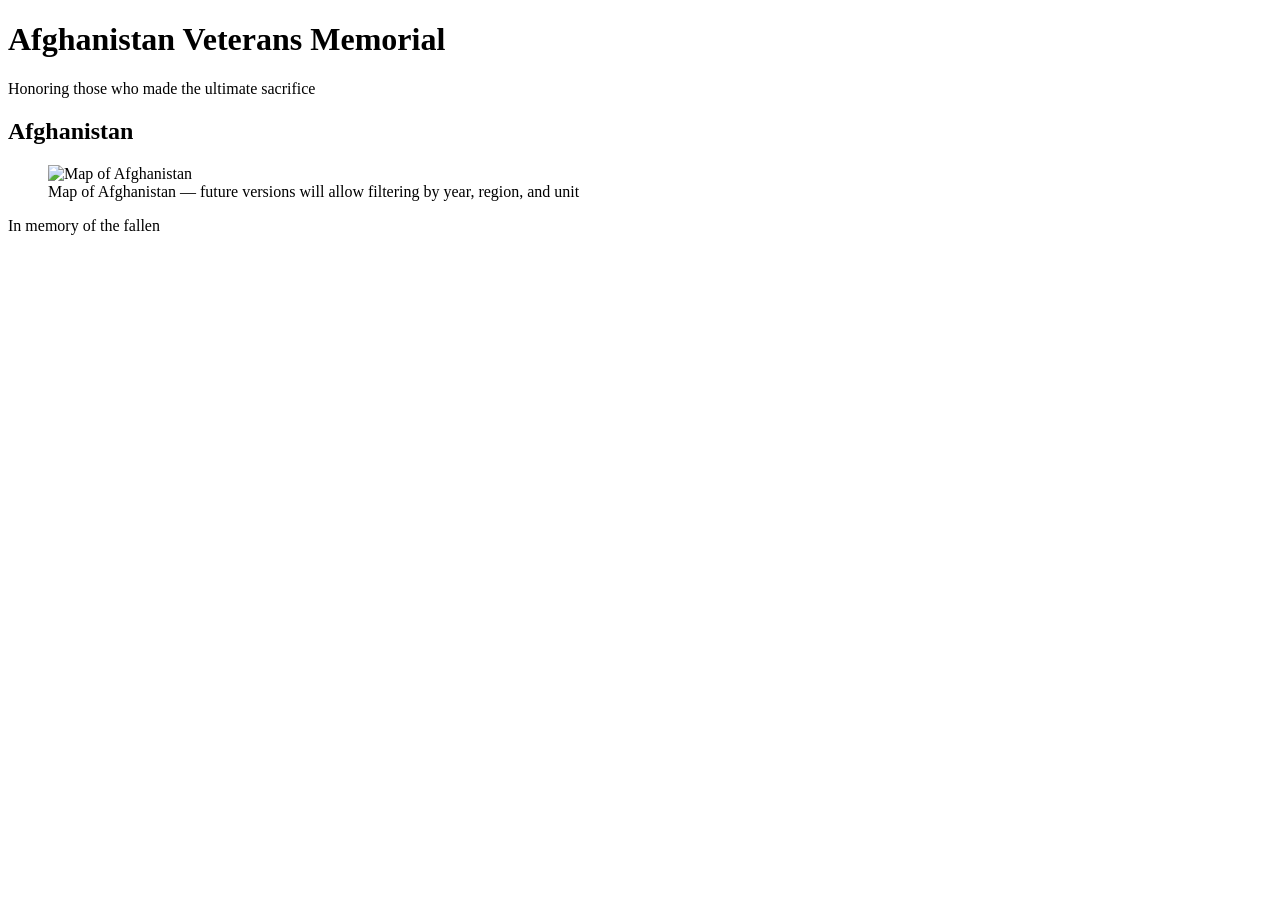
==== index.html @ 84820ef8 "Add html" ====
<!doctype html>
<html lang="en">
  <head>
    <meta charset="UTF-8" />
    <meta name="viewport" content="width=device-width, initial-scale=1.0" />
    <title>Afghanistan Veterans Memorial</title>
    <link rel="stylesheet" href="styles.css" />
  </head>
  <body>
    <header class="banner">
      <h1>Afghanistan Veterans Memorial</h1>
      <p>Honoring those who made the ultimate sacrifice</p>
    </header>

    <main>
      <section class="map-section">
        <h2>Afghanistan</h2>
        <figure class="map-container">
          <img src="images/afghan-province-map.jpg" alt="Map of Afghanistan" width="800" height="600" />
          <figcaption>Map of Afghanistan — future versions will allow filtering by year, region, and unit</figcaption>
        </figure>
      </section>
    </main>

    <footer>
      <p>In memory of the fallen</p>
    </footer>
  </body>
</html>
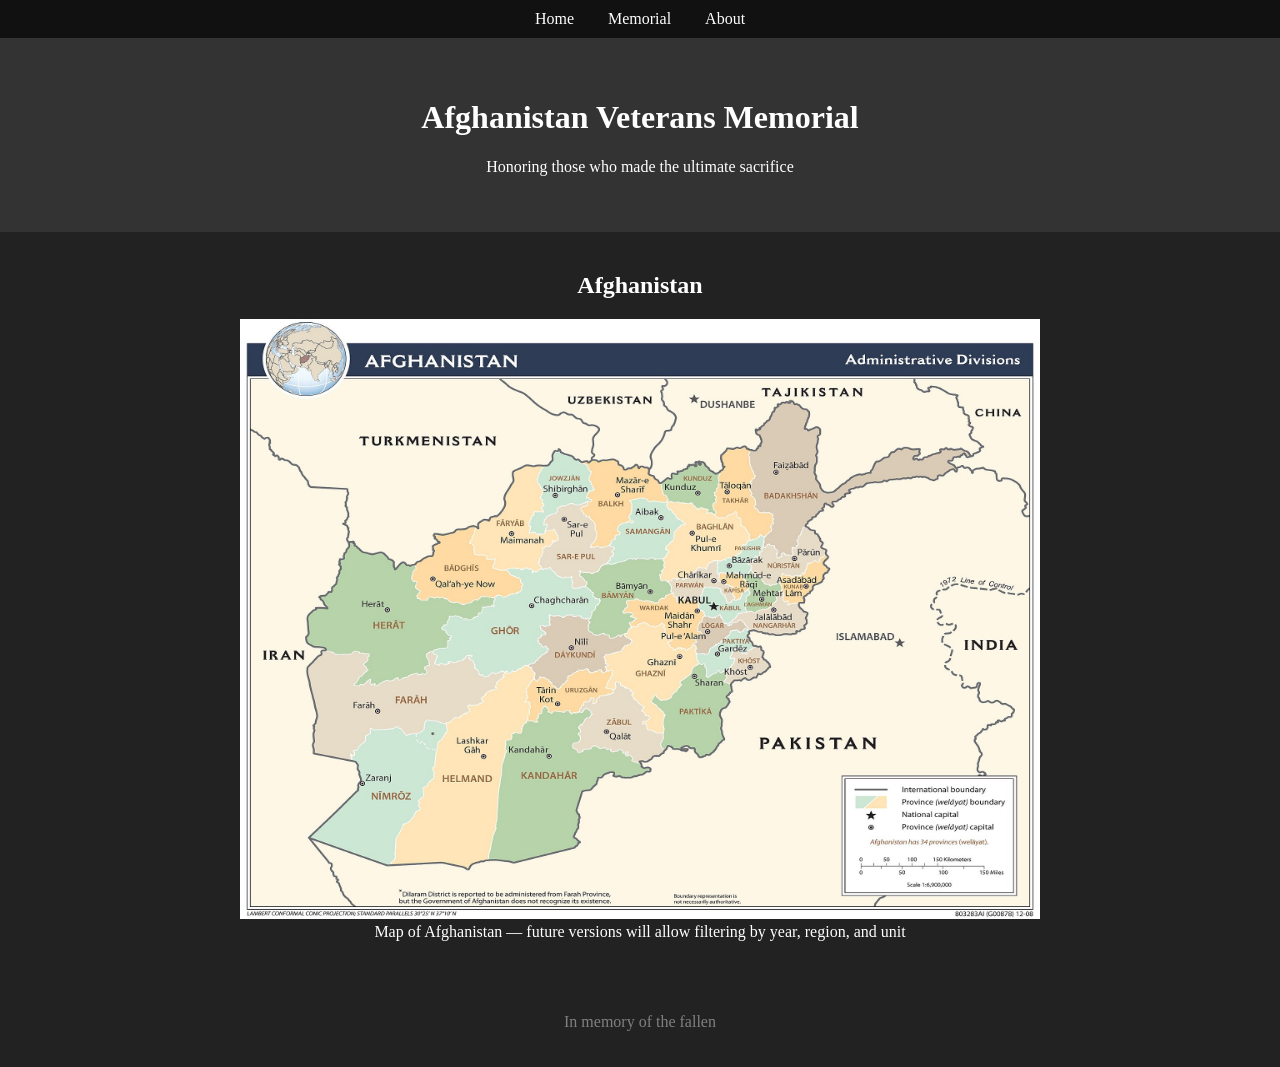
==== commit 1324ecb1: "Add nav menu" ====
--- a/index.html
+++ b/index.html
@@ -7,6 +7,14 @@
     <link rel="stylesheet" href="styles.css" />
   </head>
   <body>
+    <nav>
+      <ul>
+        <li><a href="index.html">Home</a></li>
+        <li><a href="memorial.html">Memorial</a></li>
+        <li><a href="about.html">About</a></li>
+      </ul>
+    </nav>
+
     <header class="banner">
       <h1>Afghanistan Veterans Memorial</h1>
       <p>Honoring those who made the ultimate sacrifice</p>
--- a/styles.css
+++ b/styles.css
@@ -0,0 +1,51 @@
+body {
+  font-family: Georgia, serif;
+  margin: 0;
+  padding: 0;
+  background-color: #222;
+  color: white;
+}
+
+nav {
+  background-color: #111;
+  padding: 10px;
+  text-align: center;
+}
+
+nav ul {
+  list-style: none;
+  margin: 0;
+  padding: 0;
+}
+
+nav li {
+  display: inline;
+  margin: 0 15px;
+}
+
+nav a {
+  color: white;
+  text-decoration: none;
+}
+
+.banner {
+  background-color: #333;
+  color: white;
+  text-align: center;
+  padding: 40px;
+}
+
+.map-section {
+  text-align: center;
+  padding: 20px;
+}
+
+.map-container img {
+  max-width: 100%;
+}
+
+footer {
+  text-align: center;
+  padding: 20px;
+  color: gray;
+}
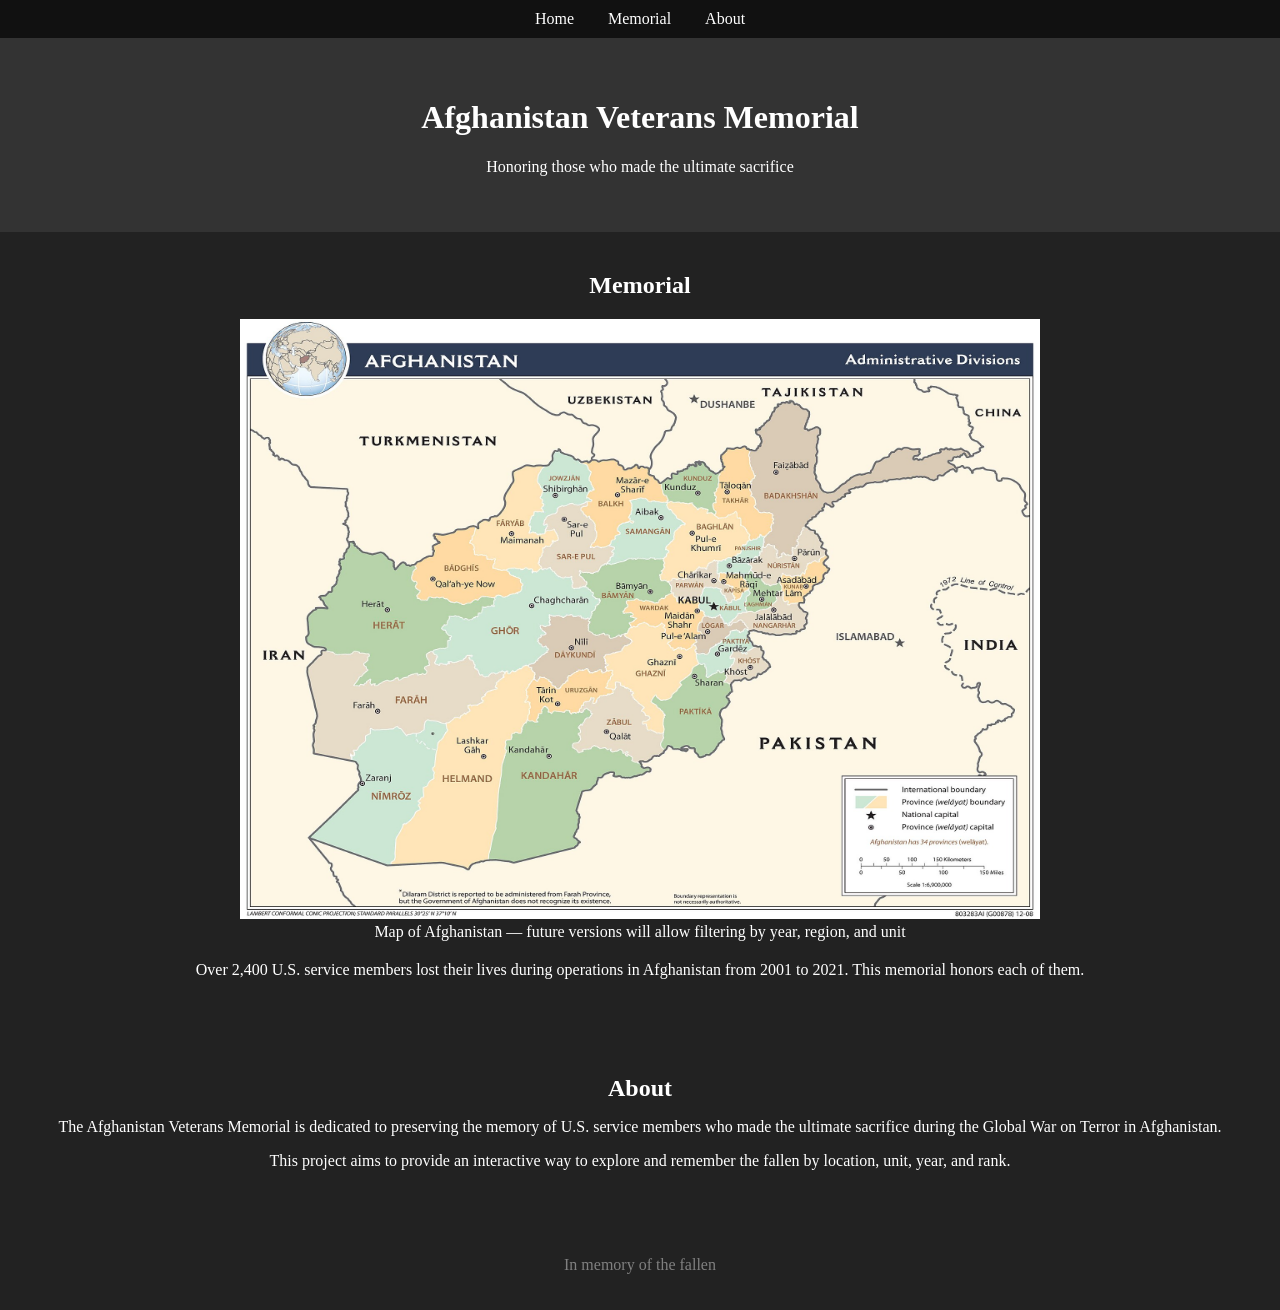
==== commit b18ff197: "Add Memorial and About pages" ====
--- a/index.html
+++ b/index.html
@@ -9,24 +9,31 @@
   <body>
     <nav>
       <ul>
-        <li><a href="index.html">Home</a></li>
-        <li><a href="memorial.html">Memorial</a></li>
-        <li><a href="about.html">About</a></li>
+        <li><a href="#home">Home</a></li>
+        <li><a href="#memorial">Memorial</a></li>
+        <li><a href="#about">About</a></li>
       </ul>
     </nav>
 
-    <header class="banner">
+    <header id="home" class="banner">
       <h1>Afghanistan Veterans Memorial</h1>
       <p>Honoring those who made the ultimate sacrifice</p>
     </header>
 
     <main>
-      <section class="map-section">
-        <h2>Afghanistan</h2>
+      <section id="memorial" class="map-section">
+        <h2>Memorial</h2>
         <figure class="map-container">
           <img src="images/afghan-province-map.jpg" alt="Map of Afghanistan" width="800" height="600" />
           <figcaption>Map of Afghanistan — future versions will allow filtering by year, region, and unit</figcaption>
         </figure>
+        <p>Over 2,400 U.S. service members lost their lives during operations in Afghanistan from 2001 to 2021. This memorial honors each of them.</p>
+      </section>
+
+      <section id="about">
+        <h2>About</h2>
+        <p>The Afghanistan Veterans Memorial is dedicated to preserving the memory of U.S. service members who made the ultimate sacrifice during the Global War on Terror in Afghanistan.</p>
+        <p>This project aims to provide an interactive way to explore and remember the fallen by location, unit, year, and rank.</p>
       </section>
     </main>
 
--- a/styles.css
+++ b/styles.css
@@ -40,8 +40,25 @@
   padding: 20px;
 }
 
+.map-section p {
+  margin-top: 20px;
+}
+
 .map-container img {
   max-width: 100%;
+}
+
+#about {
+  padding: 40px 20px;
+  text-align: center;
+}
+
+#about h2 {
+  margin-bottom: 15px;
+}
+
+#about p {
+  margin-bottom: 10px;
 }
 
 footer {
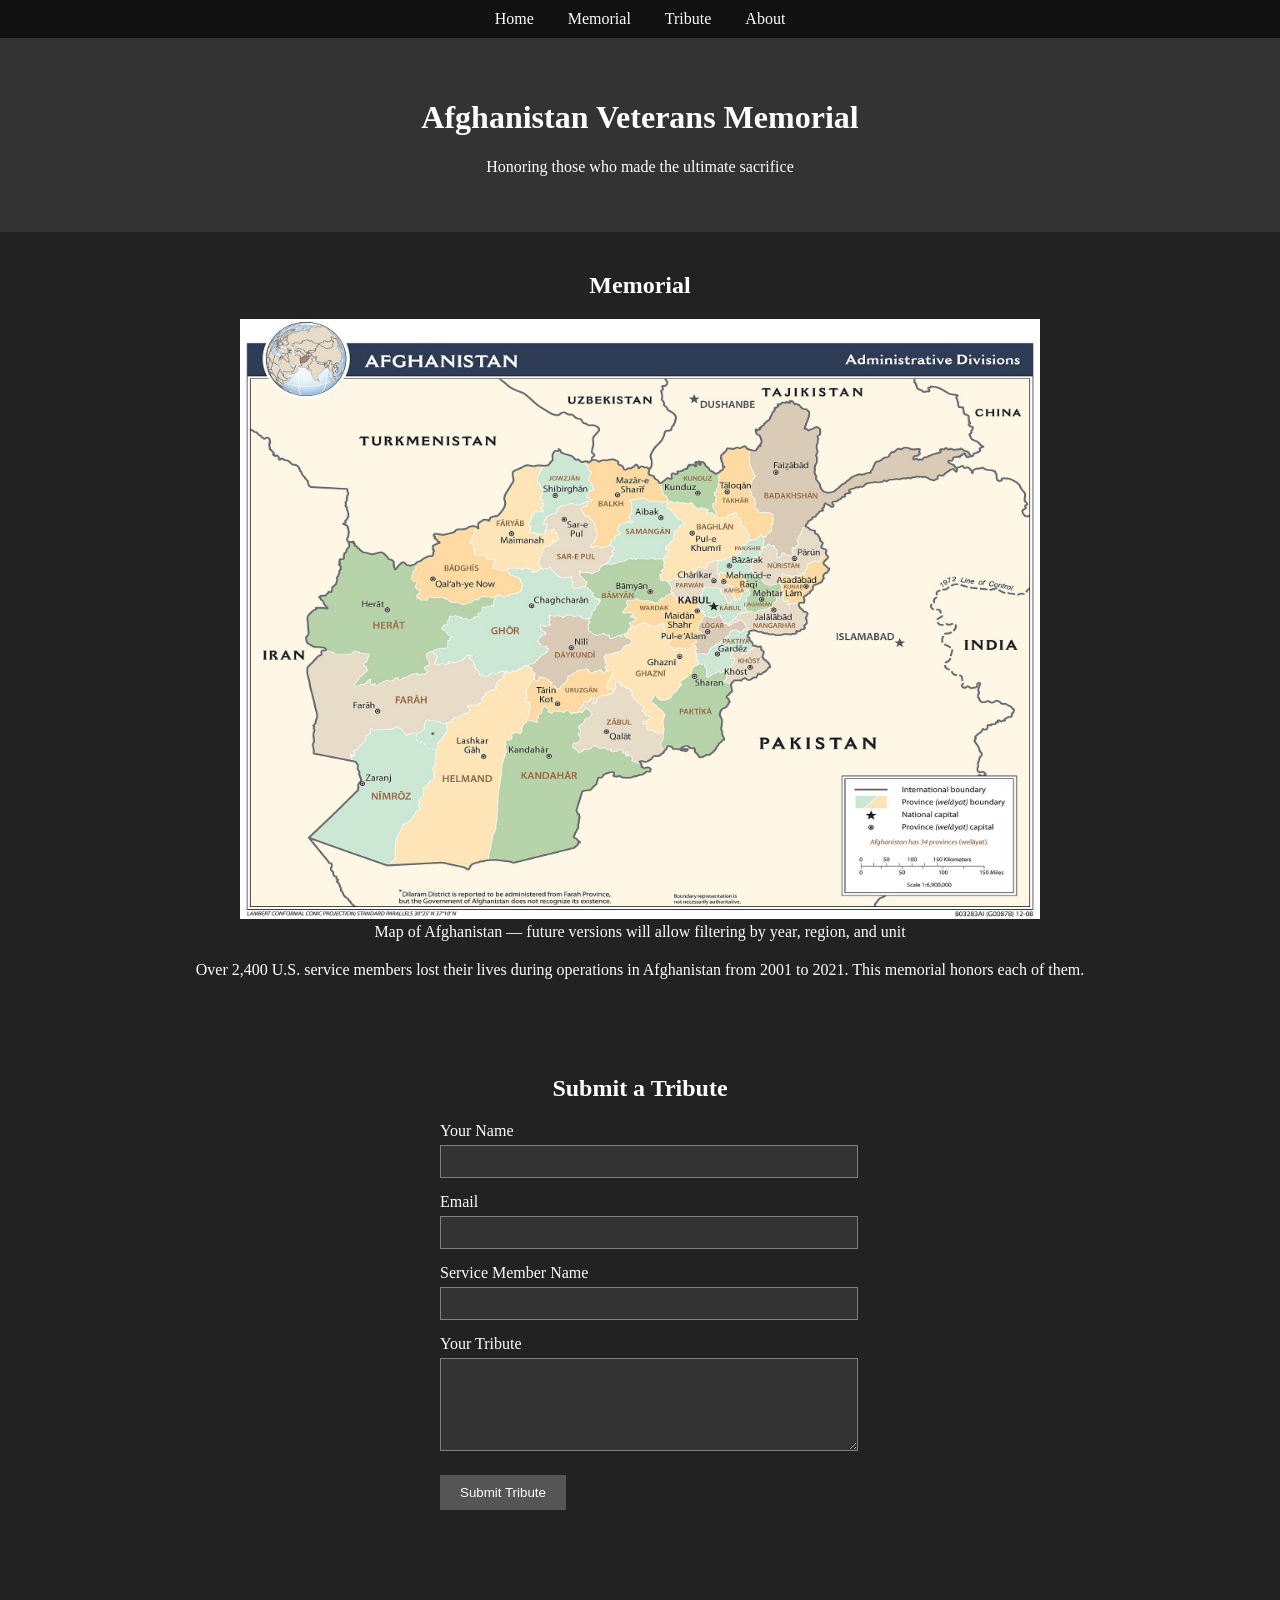
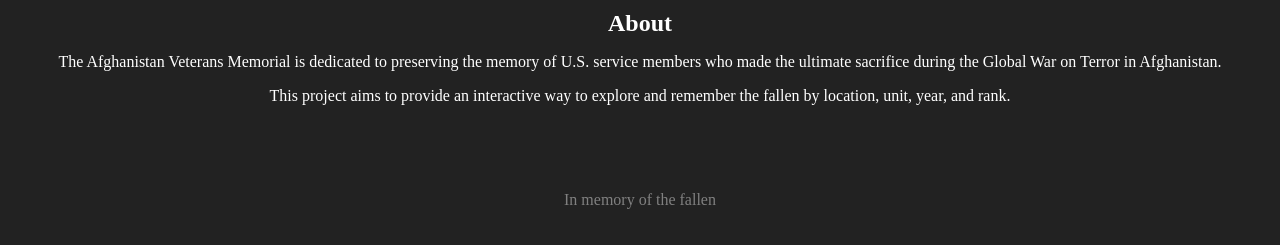
==== commit d851e7a2: "Add Tribute section" ====
--- a/index.html
+++ b/index.html
@@ -11,6 +11,7 @@
       <ul>
         <li><a href="#home">Home</a></li>
         <li><a href="#memorial">Memorial</a></li>
+        <li><a href="#tribute">Tribute</a></li>
         <li><a href="#about">About</a></li>
       </ul>
     </nav>
@@ -30,6 +31,25 @@
         <p>Over 2,400 U.S. service members lost their lives during operations in Afghanistan from 2001 to 2021. This memorial honors each of them.</p>
       </section>
 
+      <section id="tribute">
+        <h2>Submit a Tribute</h2>
+        <form>
+          <label for="name">Your Name</label>
+          <input type="text" id="name" name="name" required>
+
+          <label for="email">Email</label>
+          <input type="email" id="email" name="email" required>
+
+          <label for="service-member">Service Member Name</label>
+          <input type="text" id="service-member" name="service-member" required>
+
+          <label for="message">Your Tribute</label>
+          <textarea id="message" name="message" rows="5" required></textarea>
+
+          <button type="submit">Submit Tribute</button>
+        </form>
+      </section>
+
       <section id="about">
         <h2>About</h2>
         <p>The Afghanistan Veterans Memorial is dedicated to preserving the memory of U.S. service members who made the ultimate sacrifice during the Global War on Terror in Afghanistan.</p>
--- a/styles.css
+++ b/styles.css
@@ -48,6 +48,52 @@
   max-width: 100%;
 }
 
+#tribute {
+  padding: 40px 20px;
+  text-align: center;
+}
+
+#tribute h2 {
+  margin-bottom: 20px;
+}
+
+form {
+  max-width: 400px;
+  margin: 0 auto;
+  text-align: left;
+}
+
+label {
+  display: block;
+  margin-top: 15px;
+  margin-bottom: 5px;
+}
+
+input, textarea {
+  width: 100%;
+  padding: 8px;
+  background-color: #333;
+  color: white;
+  border: 1px solid gray;
+}
+
+input:user-invalid, textarea:user-invalid {
+  border-color: red;
+}
+
+input:user-valid, textarea:user-valid {
+  border-color: green;
+}
+
+button {
+  margin-top: 20px;
+  padding: 10px 20px;
+  background-color: #555;
+  color: white;
+  border: none;
+  cursor: pointer;
+}
+
 #about {
   padding: 40px 20px;
   text-align: center;
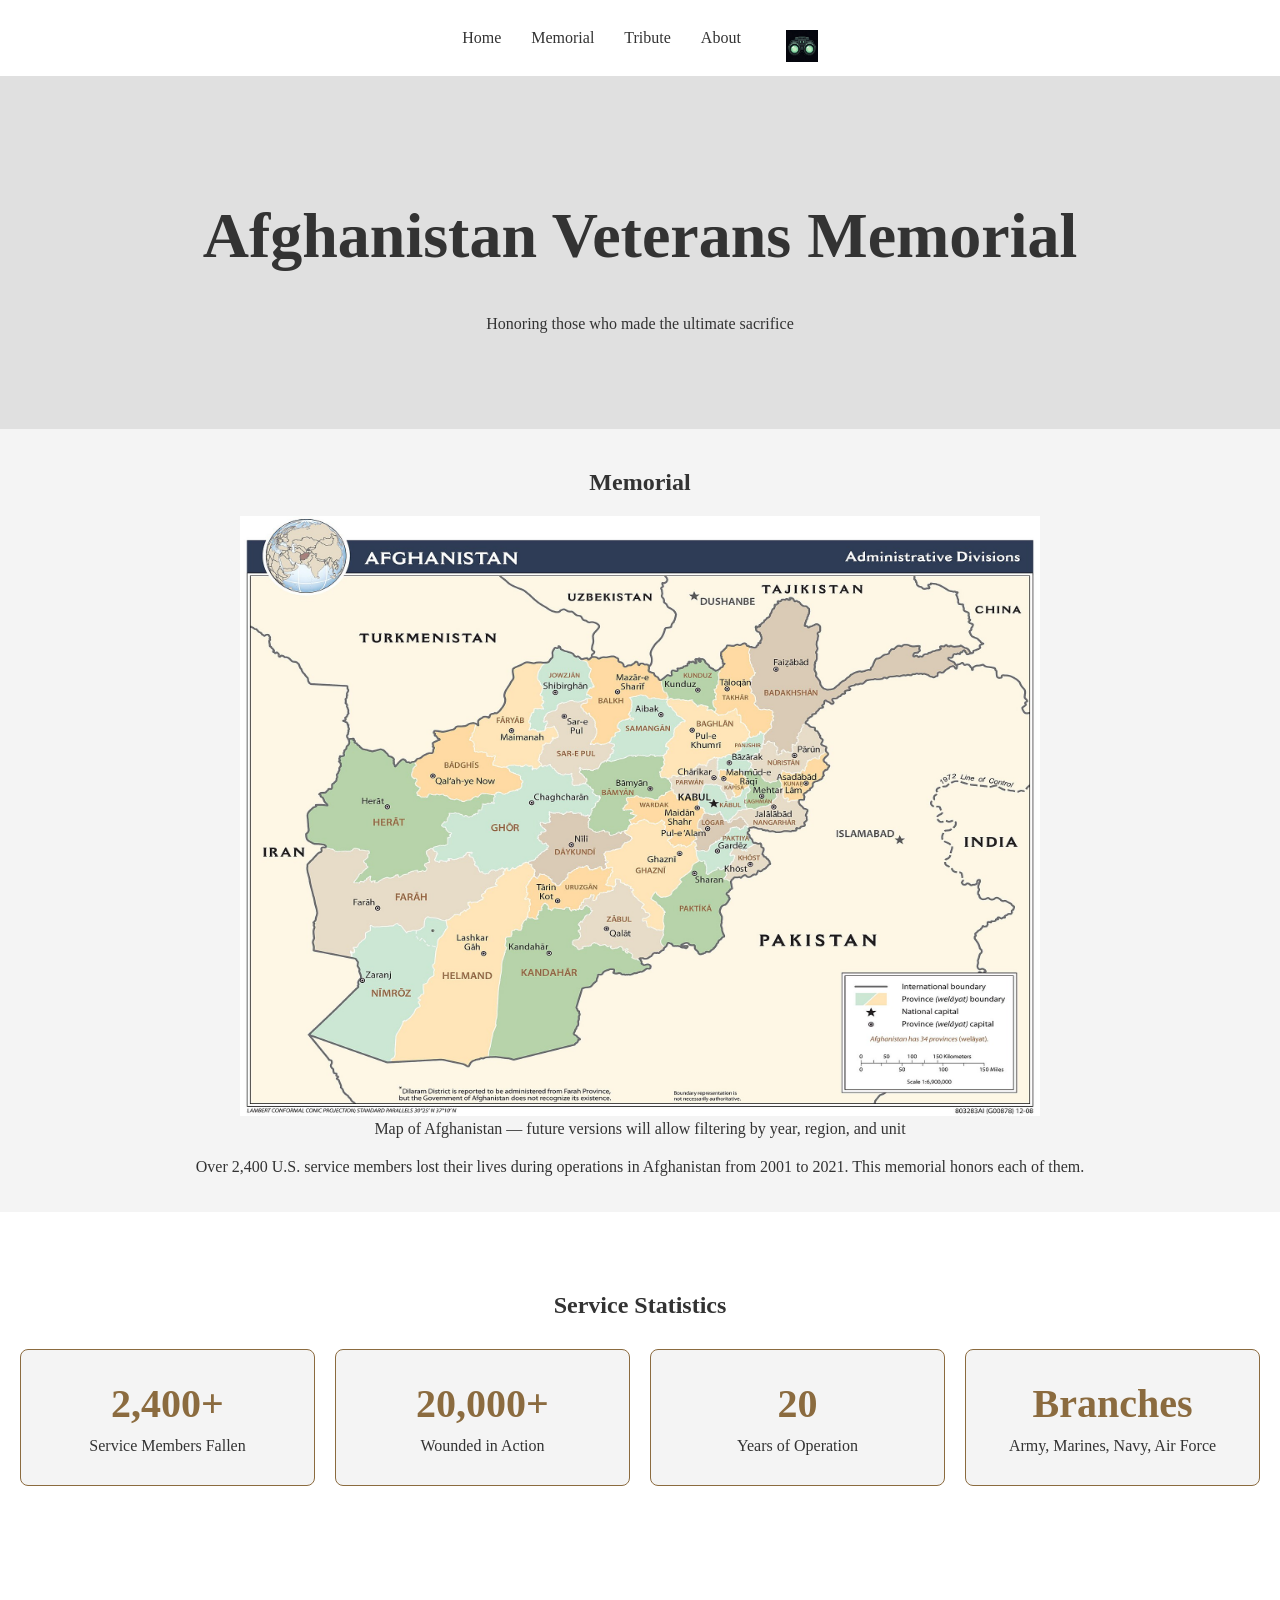
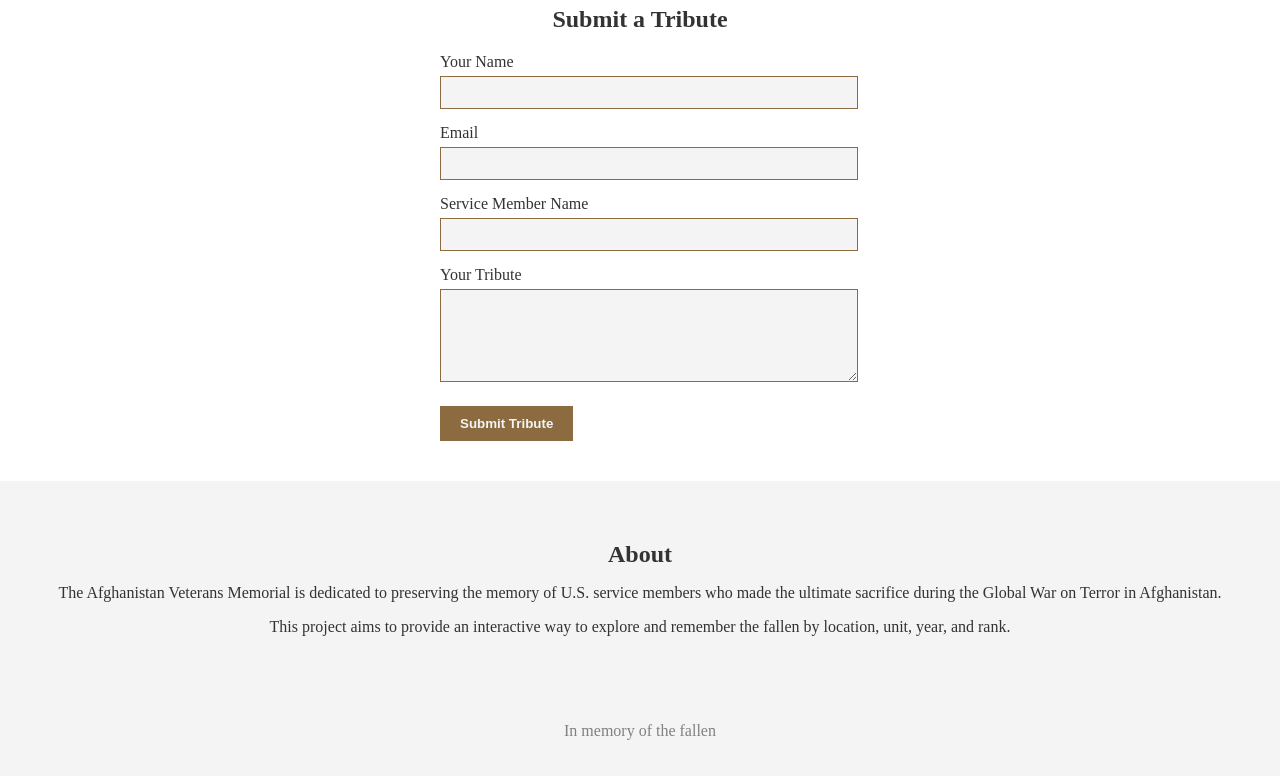
==== commit dc671c3c: "Move files into base directory" ====
--- a/index.html
+++ b/index.html
@@ -13,6 +13,7 @@
         <li><a href="#memorial">Memorial</a></li>
         <li><a href="#tribute">Tribute</a></li>
         <li><a href="#about">About</a></li>
+        <li><button id="theme-toggle" aria-label="Toggle Dark Mode"><img src="images/nvg-toggle.png" alt="Night Vision Goggles Icon"></button></li>
       </ul>
     </nav>
 
@@ -31,17 +32,44 @@
         <p>Over 2,400 U.S. service members lost their lives during operations in Afghanistan from 2001 to 2021. This memorial honors each of them.</p>
       </section>
 
+      <section id="stats-section">
+        <h2>Service Statistics</h2>
+        <div id="stats-display" class="stats-grid">
+          <div class="stat-card">
+            <h3>2,400+</h3>
+            <p>Service Members Fallen</p>
+            <div class="extra-info">Total recorded since Oct 2001.</div>
+          </div>
+          <div class="stat-card">
+            <h3>20,000+</h3>
+            <p>Wounded in Action</p>
+            <div class="extra-info">Purple Heart recipients.</div>
+          </div>
+          <div class="stat-card">
+            <h3>20</h3>
+            <p>Years of Operation</p>
+            <div class="extra-info">Longest conflict in US history.</div>
+          </div>
+          <div class="stat-card">
+            <h3>Branches</h3>
+            <p>Army, Marines, Navy, Air Force</p>
+            <div class="extra-info">All major branches saw active combat.</div>
+          </div>
+
+        </div>
+      </section>
+
       <section id="tribute">
         <h2>Submit a Tribute</h2>
         <form>
           <label for="name">Your Name</label>
-          <input type="text" id="name" name="name" required>
+          <input type="text" id="name" name="name" required />
 
           <label for="email">Email</label>
-          <input type="email" id="email" name="email" required>
+          <input type="email" id="email" name="email" required />
 
           <label for="service-member">Service Member Name</label>
-          <input type="text" id="service-member" name="service-member" required>
+          <input type="text" id="service-member" name="service-member" required />
 
           <label for="message">Your Tribute</label>
           <textarea id="message" name="message" rows="5" required></textarea>
@@ -52,7 +80,10 @@
 
       <section id="about">
         <h2>About</h2>
-        <p>The Afghanistan Veterans Memorial is dedicated to preserving the memory of U.S. service members who made the ultimate sacrifice during the Global War on Terror in Afghanistan.</p>
+        <p>
+          The Afghanistan Veterans Memorial is dedicated to preserving the memory of U.S. service members who made the ultimate sacrifice during the
+          Global War on Terror in Afghanistan.
+        </p>
         <p>This project aims to provide an interactive way to explore and remember the fallen by location, unit, year, and rank.</p>
       </section>
     </main>
@@ -60,5 +91,24 @@
     <footer>
       <p>In memory of the fallen</p>
     </footer>
+
+    <script>
+      const toggle = document.getElementById('theme-toggle');
+      const root = document.documentElement;
+      
+      // Check for saved theme
+      const savedTheme = localStorage.getItem('theme');
+      if (savedTheme) {
+        root.setAttribute('data-theme', savedTheme);
+      }
+
+      toggle.addEventListener('click', () => {
+        const currentTheme = root.getAttribute('data-theme');
+        const newTheme = currentTheme === 'dark' ? 'light' : 'dark';
+        
+        root.setAttribute('data-theme', newTheme);
+        localStorage.setItem('theme', newTheme);
+      });
+    </script>
   </body>
 </html>
--- a/styles.css
+++ b/styles.css
@@ -1,13 +1,71 @@
+:root {
+  --primary-bg: #222;
+  --secondary-bg: #111;
+  --text-main: #fff;
+  --accent-color: #c4a77d;
+  --banner-bg: #333;
+}
+
+@media (prefers-color-scheme: light) {
+  :root {
+    --primary-bg: #f4f4f4;
+    --secondary-bg: #fff;
+    --text-main: #333;
+    --accent-color: #8b6b3f;
+    --banner-bg: #e0e0e0;
+  }
+}
+
+/* Manual toggle override */
+[data-theme="dark"] {
+  --primary-bg: #222;
+  --secondary-bg: #111;
+  --text-main: #fff;
+  --accent-color: #c4a77d;
+  --banner-bg: #333;
+}
+
+[data-theme="light"] {
+  --primary-bg: #f4f4f4;
+  --secondary-bg: #fff;
+  --text-main: #333;
+  --accent-color: #8b6b3f;
+  --banner-bg: #e0e0e0;
+}
+
+#theme-toggle {
+  background: none;
+  border: none;
+  color: var(--text-main);
+  cursor: pointer;
+  padding: 0;
+  margin-left: 15px;
+  display: inline-flex;
+  align-items: center;
+  transition: transform 0.2s ease;
+}
+
+#theme-toggle:hover {
+  transform: scale(1.1);
+}
+
+#theme-toggle img {
+  width: 32px;
+  height: auto;
+  filter: invert(var(--icon-invert, 0)); /* Allow icon inversion if needed */
+}
+
 body {
   font-family: Georgia, serif;
   margin: 0;
   padding: 0;
-  background-color: #222;
-  color: white;
+  background-color: var(--primary-bg);
+  color: var(--text-main);
+  transition: background-color 0.3s ease, color 0.3s ease;
 }
 
 nav {
-  background-color: #111;
+  background-color: var(--secondary-bg);
   padding: 10px;
   text-align: center;
 }
@@ -16,23 +74,57 @@
   list-style: none;
   margin: 0;
   padding: 0;
+  display: flex;
+  justify-content: center;
+  align-items: center;
 }
 
 nav li {
-  display: inline;
   margin: 0 15px;
 }
 
 nav a {
-  color: white;
+  color: var(--text-main);
   text-decoration: none;
-}
-
+  transition: color 0.3s ease;
+}
+
+nav a:hover {
+  color: var(--accent-color);
+}
+
+/* Mobile - Default Styles (Base) */
+.banner h1 {
+  font-size: 2rem;
+}
 .banner {
-  background-color: #333;
-  color: white;
-  text-align: center;
-  padding: 40px;
+  padding: 40px 20px;
+  background-color: var(--banner-bg);
+  color: var(--text-main);
+  text-align: center;
+}
+
+/* Tablet - 768px+ */
+@media (min-width: 768px) {
+  .banner h1 {
+    font-size: 3rem;
+  }
+  #stats-display {
+    grid-template-columns: repeat(2, 1fr);
+  }
+}
+
+/* Desktop - 1024px+ */
+@media (min-width: 1024px) {
+  .banner h1 {
+    font-size: 4rem;
+  }
+  .banner {
+    padding: 80px 40px;
+  }
+  #stats-display {
+    grid-template-columns: repeat(4, 1fr);
+  }
 }
 
 .map-section {
@@ -48,9 +140,67 @@
   max-width: 100%;
 }
 
+#stats-section {
+  padding: 60px 20px;
+  background-color: var(--secondary-bg);
+  text-align: center;
+}
+
+.stats-grid {
+  display: grid;
+  grid-template-columns: repeat(auto-fit, minmax(200px, 1fr)); /* Fix: Uses auto-fit for responsiveness */
+  gap: 20px;
+  margin-top: 30px;
+}
+
+.stat-card {
+  background-color: var(--primary-bg);
+  padding: 30px;
+  border-radius: 8px;
+  border: 1px solid var(--accent-color);
+  transition: transform 0.3s ease, background-color 0.3s ease, box-shadow 0.3s ease; /* Fix: Specific transitions for better performance */
+}
+
+.stat-card:hover {
+  transform: translateY(-10px);
+  background-color: var(--secondary-bg);
+  box-shadow: 0 10px 20px rgba(0,0,0,0.1);
+}
+
+.stat-card h3 {
+  margin: 0;
+  font-size: 2.5rem;
+  color: var(--accent-color);
+}
+
+.stat-card p {
+  margin: 10px 0 0;
+  color: var(--text-main);
+}
+
+.stat-card .extra-info {
+  opacity: 0; /* Fix: Use opacity/visibility for transitions */
+  visibility: hidden;
+  height: 0;
+  overflow: hidden;
+  transition: opacity 0.5s ease, visibility 0.5s ease, height 0.5s ease, margin 0.5s ease;
+  margin-top: 0;
+  font-size: 0.9rem;
+  color: var(--text-main);
+  opacity: 0.7;
+}
+
+.stat-card:hover .extra-info {
+  opacity: 1;
+  visibility: visible;
+  height: auto;
+  margin-top: 15px;
+}
+
 #tribute {
   padding: 40px 20px;
   text-align: center;
+  background-color: var(--secondary-bg);
 }
 
 #tribute h2 {
@@ -72,31 +222,38 @@
 input, textarea {
   width: 100%;
   padding: 8px;
-  background-color: #333;
-  color: white;
-  border: 1px solid gray;
+  background-color: var(--primary-bg);
+  color: var(--text-main);
+  border: 1px solid var(--accent-color);
 }
 
 input:user-invalid, textarea:user-invalid {
-  border-color: red;
+  border-color: #ff4d4d;
 }
 
 input:user-valid, textarea:user-valid {
-  border-color: green;
+  border-color: #4CAF50;
 }
 
 button {
   margin-top: 20px;
   padding: 10px 20px;
-  background-color: #555;
-  color: white;
+  background-color: var(--accent-color);
+  color: var(--primary-bg);
   border: none;
   cursor: pointer;
+  font-weight: bold;
+  transition: opacity 0.3s ease;
+}
+
+button:hover {
+  opacity: 0.8;
 }
 
 #about {
   padding: 40px 20px;
   text-align: center;
+  background-color: var(--primary-bg);
 }
 
 #about h2 {
